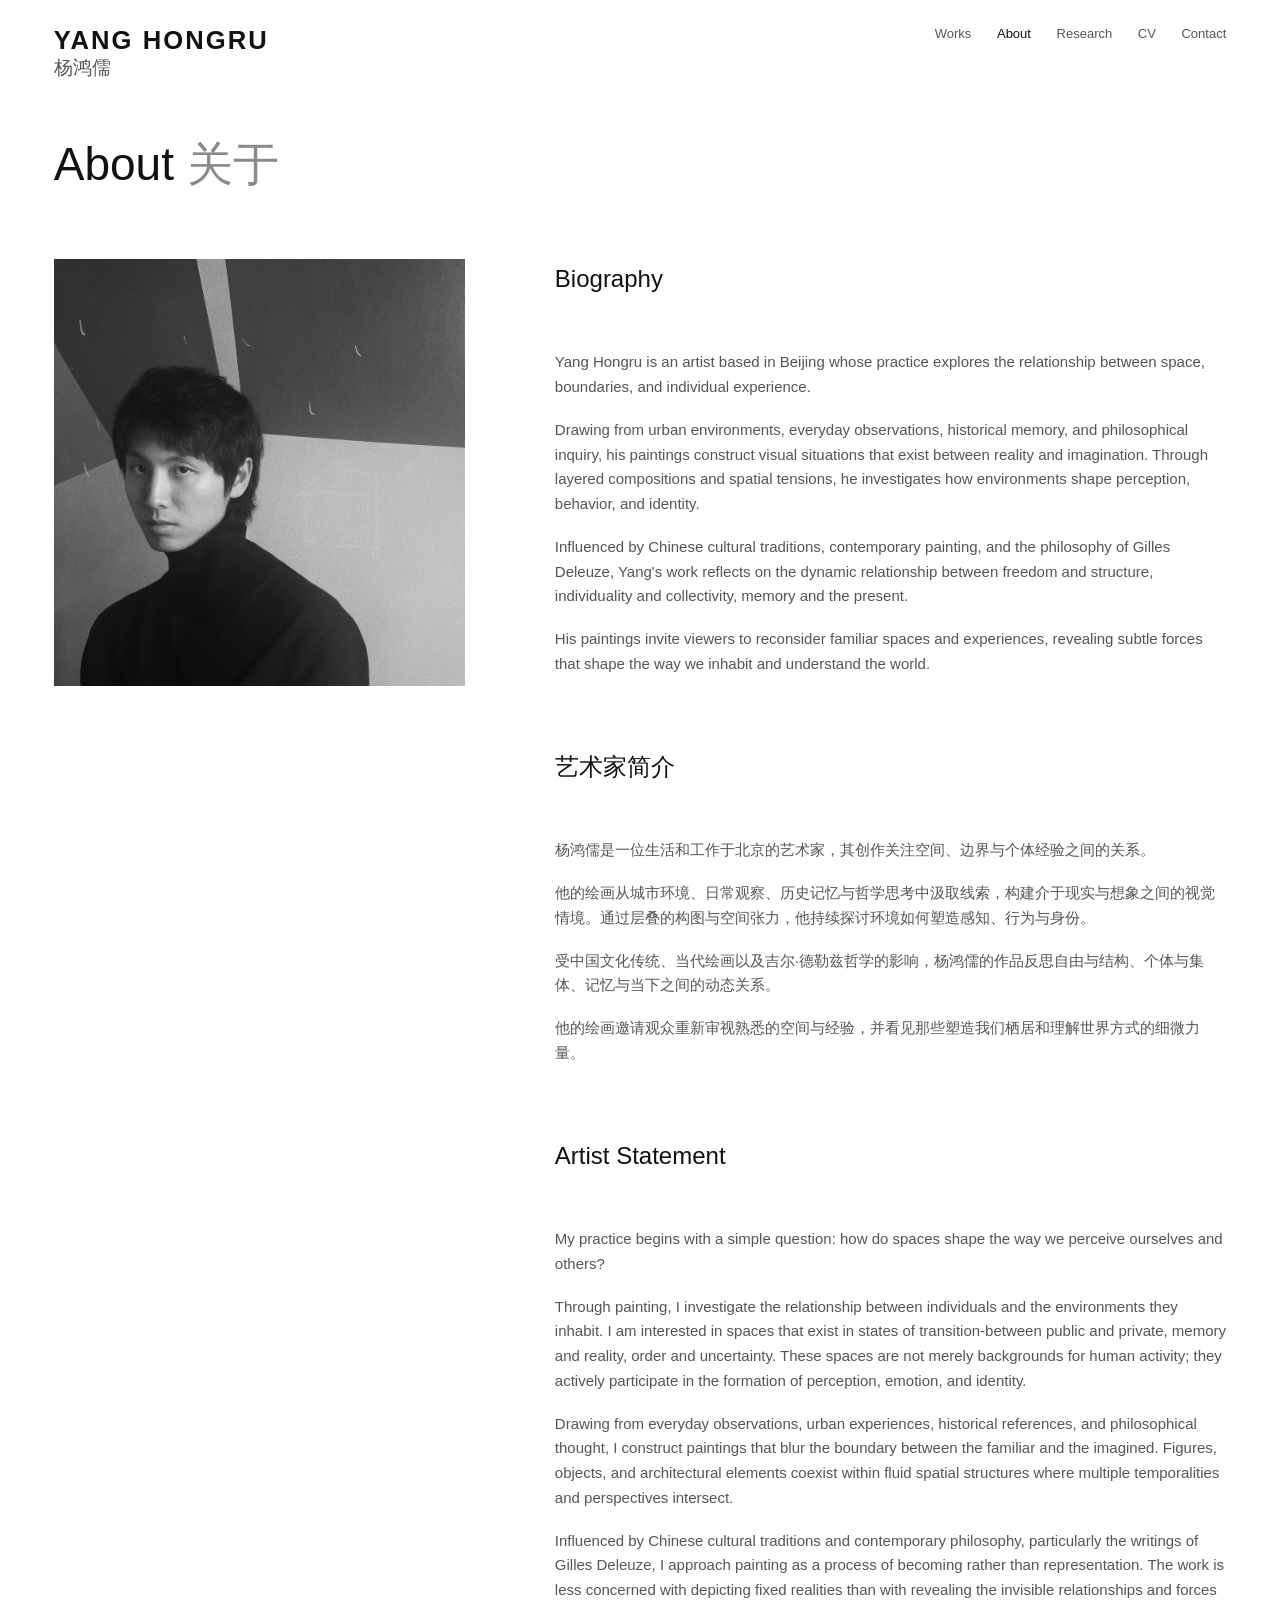
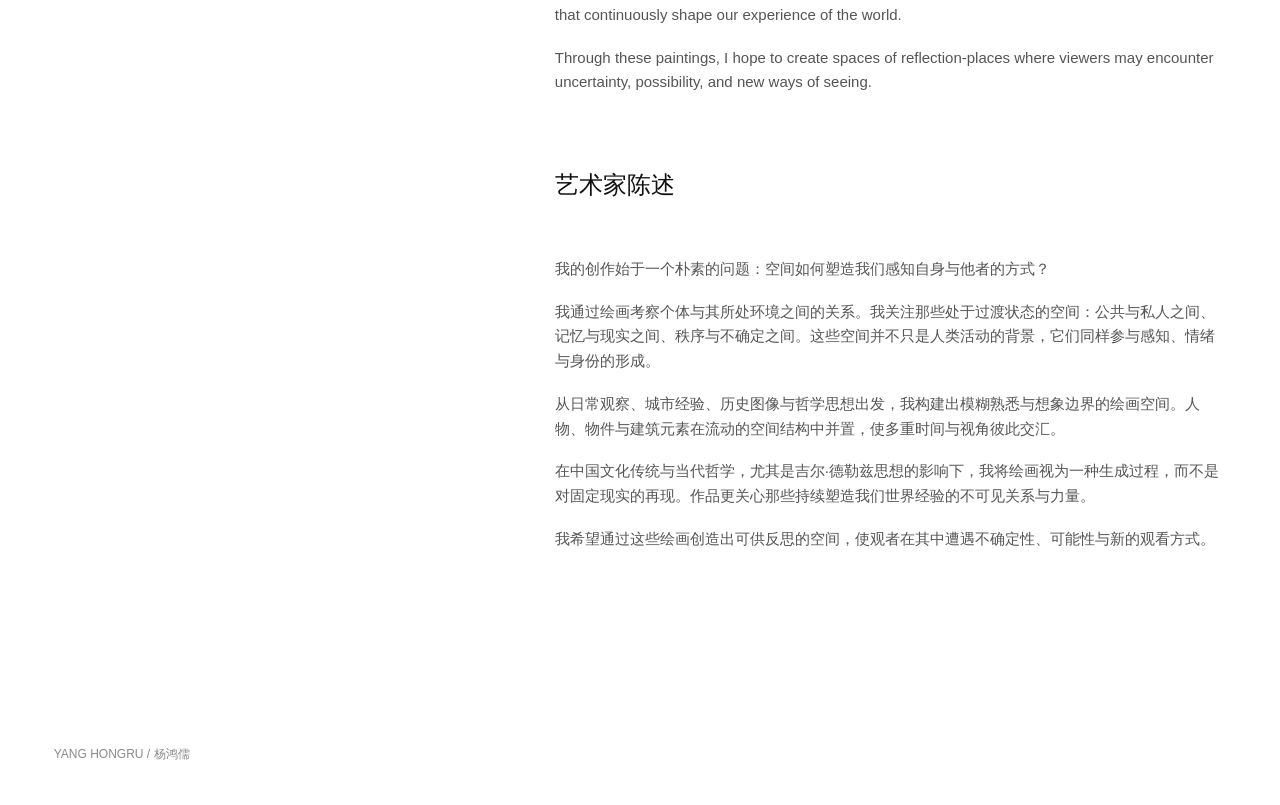
==== about.html @ ec74c7a9 "Prepare artist website for production" ====
<!doctype html>
<html lang="zh-CN">
  <head>
    <meta charset="utf-8">
    <meta name="viewport" content="width=device-width, initial-scale=1">
    <title>About | YANG HONGRU</title>
    <link rel="stylesheet" href="styles.css">
  </head>
  <body>
    <header class="site-header">
      <a class="brand" href="index.html"><span class="brand__en">YANG HONGRU</span><span class="brand__zh">杨鸿儒</span></a>
      <nav class="nav" aria-label="Primary navigation">
        <a href="works.html">Works</a>
        <a href="about.html">About</a>
        <a href="research.html">Research</a>
        <a href="cv.html">CV</a>
        <a href="contact.html">Contact</a>
      </nav>
    </header>

    <main class="page">
      <h1 class="page-title">About <span>关于</span></h1>
      <section class="about-grid">
        <img class="portrait" src="assets/portrait/个人形象照片.jpg" alt="Yang Hongru portrait">
        <div class="text-stack">
          <section class="text-block">
            <h2 class="section-title">Biography</h2>
            <p>Yang Hongru is an artist based in Beijing whose practice explores the relationship between space, boundaries, and individual experience.</p>
            <p>Drawing from urban environments, everyday observations, historical memory, and philosophical inquiry, his paintings construct visual situations that exist between reality and imagination. Through layered compositions and spatial tensions, he investigates how environments shape perception, behavior, and identity.</p>
            <p>Influenced by Chinese cultural traditions, contemporary painting, and the philosophy of Gilles Deleuze, Yang's work reflects on the dynamic relationship between freedom and structure, individuality and collectivity, memory and the present.</p>
            <p>His paintings invite viewers to reconsider familiar spaces and experiences, revealing subtle forces that shape the way we inhabit and understand the world.</p>
          </section>
          <section class="text-block text-block--zh">
            <h2 class="section-title">艺术家简介</h2>
            <p>杨鸿儒是一位生活和工作于北京的艺术家，其创作关注空间、边界与个体经验之间的关系。</p>
            <p>他的绘画从城市环境、日常观察、历史记忆与哲学思考中汲取线索，构建介于现实与想象之间的视觉情境。通过层叠的构图与空间张力，他持续探讨环境如何塑造感知、行为与身份。</p>
            <p>受中国文化传统、当代绘画以及吉尔·德勒兹哲学的影响，杨鸿儒的作品反思自由与结构、个体与集体、记忆与当下之间的动态关系。</p>
            <p>他的绘画邀请观众重新审视熟悉的空间与经验，并看见那些塑造我们栖居和理解世界方式的细微力量。</p>
          </section>
          <section class="text-block">
            <h2 class="section-title">Artist Statement</h2>
            <p>My practice begins with a simple question: how do spaces shape the way we perceive ourselves and others?</p>
            <p>Through painting, I investigate the relationship between individuals and the environments they inhabit. I am interested in spaces that exist in states of transition-between public and private, memory and reality, order and uncertainty. These spaces are not merely backgrounds for human activity; they actively participate in the formation of perception, emotion, and identity.</p>
            <p>Drawing from everyday observations, urban experiences, historical references, and philosophical thought, I construct paintings that blur the boundary between the familiar and the imagined. Figures, objects, and architectural elements coexist within fluid spatial structures where multiple temporalities and perspectives intersect.</p>
            <p>Influenced by Chinese cultural traditions and contemporary philosophy, particularly the writings of Gilles Deleuze, I approach painting as a process of becoming rather than representation. The work is less concerned with depicting fixed realities than with revealing the invisible relationships and forces that continuously shape our experience of the world.</p>
            <p>Through these paintings, I hope to create spaces of reflection-places where viewers may encounter uncertainty, possibility, and new ways of seeing.</p>
          </section>
          <section class="text-block text-block--zh">
            <h2 class="section-title">艺术家陈述</h2>
            <p>我的创作始于一个朴素的问题：空间如何塑造我们感知自身与他者的方式？</p>
            <p>我通过绘画考察个体与其所处环境之间的关系。我关注那些处于过渡状态的空间：公共与私人之间、记忆与现实之间、秩序与不确定之间。这些空间并不只是人类活动的背景，它们同样参与感知、情绪与身份的形成。</p>
            <p>从日常观察、城市经验、历史图像与哲学思想出发，我构建出模糊熟悉与想象边界的绘画空间。人物、物件与建筑元素在流动的空间结构中并置，使多重时间与视角彼此交汇。</p>
            <p>在中国文化传统与当代哲学，尤其是吉尔·德勒兹思想的影响下，我将绘画视为一种生成过程，而不是对固定现实的再现。作品更关心那些持续塑造我们世界经验的不可见关系与力量。</p>
            <p>我希望通过这些绘画创造出可供反思的空间，使观者在其中遭遇不确定性、可能性与新的观看方式。</p>
          </section>
        </div>
      </section>
    </main>

    <footer class="footer">YANG HONGRU / 杨鸿儒</footer>
    <script src="data.js"></script>
    <script src="main.js"></script>
  </body>
</html>
---- styles.css ----
:root {
  --bg: #fff;
  --text: #111;
  --secondary: #555;
  --muted: #8a8a8a;
  --line: #e5e5e5;
  --needs: #c98787;
  --margin: clamp(20px, 4.2vw, 72px);
  --section: clamp(88px, 12vw, 164px);
  --serif: "Times New Roman", Times, serif;
  --sans: "Helvetica Neue", Helvetica, Arial, "PingFang SC", "Noto Sans SC", sans-serif;
  --display: "Helvetica Neue", Helvetica, Arial, sans-serif;
}

* {
  box-sizing: border-box;
}

html {
  background: var(--bg);
  color: var(--text);
  font-family: var(--sans);
  scroll-behavior: smooth;
}

body {
  margin: 0;
  background: var(--bg);
  color: var(--text);
  font-size: 15px;
  line-height: 1.65;
}

a {
  color: inherit;
  text-decoration: none;
}

a:hover {
  text-decoration: underline;
  text-underline-offset: 4px;
}

img {
  display: block;
  max-width: 100%;
  height: auto;
}

.site-header {
  position: fixed;
  top: 0;
  left: 0;
  right: 0;
  z-index: 20;
  display: grid;
  grid-template-columns: 1fr auto;
  gap: 24px;
  align-items: start;
  padding: 26px var(--margin) 18px;
  background: rgba(255, 255, 255, 0.88);
  backdrop-filter: blur(12px);
}

.brand {
  display: inline-grid;
  gap: 2px;
  line-height: 1.15;
}

.brand__en {
  font-size: clamp(18px, 2vw, 26px);
  font-family: var(--display);
  font-weight: 600;
  letter-spacing: 0.08em;
}

.brand__zh {
  font-size: clamp(15px, 1.5vw, 20px);
  color: var(--secondary);
}

.nav {
  display: flex;
  gap: clamp(14px, 2vw, 28px);
  align-items: center;
  font-family: var(--display);
  font-size: 13px;
  font-weight: 500;
  line-height: 1.2;
}

.nav a {
  color: var(--secondary);
}

.nav a[aria-current="page"] {
  color: var(--text);
}

.page {
  min-height: 100vh;
  padding: 138px var(--margin) var(--section);
}

.page--home {
  padding-top: 0;
}

.page-title {
  margin: 0 0 68px;
  font-size: clamp(30px, 4vw, 46px);
  font-weight: 500;
  line-height: 1.15;
}

.page-title span,
.eyebrow,
.meta,
.caption {
  color: var(--muted);
}

.research-title {
  font-size: clamp(38px, 5.2vw, 74px);
  line-height: 1.02;
  font-weight: 650;
  letter-spacing: 0;
}

.research-title span {
  color: var(--muted);
  font-size: 0.76em;
  font-weight: 500;
}

.needs-content {
  color: var(--needs) !important;
}

.section-title {
  margin: 0 0 34px;
  font-size: clamp(18px, 2vw, 24px);
  font-weight: 400;
}

.section-title span {
  color: var(--muted);
}

.hero {
  min-height: 100vh;
  position: relative;
  display: grid;
  place-items: center;
  padding: 0;
  overflow: hidden;
  background: #fff;
}

.hero__image {
  width: 100%;
  height: 100vh;
  max-height: none;
  object-fit: contain;
  filter: contrast(1.03);
}

.hero__overlay {
  position: absolute;
  inset: 0;
  display: grid;
  align-content: center;
  justify-items: center;
  gap: clamp(14px, 2vw, 24px);
  padding: 112px var(--margin) 72px;
  color: #fff;
  text-align: center;
  font-family: var(--display);
  text-shadow: 0 1px 18px rgba(0, 0, 0, 0.32);
}

.hero__overlay span {
  font-size: clamp(12px, 1.35vw, 18px);
  font-weight: 600;
  letter-spacing: 0.28em;
}

.hero__overlay h1 {
  max-width: 1040px;
  margin: 0;
  font-size: clamp(28px, 4.6vw, 68px);
  line-height: 1.02;
  font-weight: 700;
  letter-spacing: 0.06em;
}

.hero__overlay p {
  max-width: 780px;
  margin: 0;
  font-size: clamp(20px, 3vw, 44px);
  line-height: 1.06;
  font-weight: 700;
  letter-spacing: 0.045em;
}

.featured {
  display: grid;
  gap: 32px;
  min-height: 100vh;
  padding: 42px var(--margin) 56px;
  align-content: center;
}

.featured-slider {
  position: relative;
  min-height: min(68vh, 720px);
}

.featured-slide {
  position: absolute;
  inset: 0;
  display: grid;
  grid-template-columns: minmax(0, 0.76fr) minmax(170px, 0.24fr);
  gap: clamp(24px, 5vw, 70px);
  align-items: end;
  opacity: 0;
  pointer-events: none;
  transition: opacity 1200ms ease;
}

.featured-slide.is-active {
  opacity: 1;
  pointer-events: auto;
}

.featured__image {
  width: 100%;
  height: min(68vh, 720px);
  object-fit: contain;
}

.featured-slide__meta {
  padding-bottom: clamp(10px, 4vh, 48px);
}

.work-meta {
  display: grid;
  gap: 4px;
  font-size: 13px;
}

.work-meta__title {
  color: var(--text);
}

.work-meta__detail {
  color: var(--muted);
}

.series-index,
.research-index {
  display: grid;
  grid-template-columns: repeat(4, minmax(0, 1fr));
  gap: 12px 30px;
  margin-bottom: 96px;
  padding-bottom: 34px;
  border-bottom: 1px solid var(--line);
}

.series-section {
  margin-bottom: var(--section);
  scroll-margin-top: 160px;
}

.series-heading {
  display: flex;
  justify-content: space-between;
  gap: 20px;
  margin-bottom: 38px;
  font-weight: 400;
}

.work-grid {
  display: grid;
  grid-template-columns: repeat(2, minmax(0, 1fr));
  gap: clamp(48px, 7vw, 98px) clamp(36px, 7vw, 92px);
}

.work-card img {
  width: 100%;
  max-height: 62vh;
  object-fit: contain;
  background: #fafafa;
}

.work-card .work-meta {
  margin-top: 14px;
}

.image-placeholder {
  display: grid;
  place-items: center;
  min-height: 260px;
  border: 1px solid var(--line);
  color: var(--muted);
  background: #fafafa;
}

.video-section {
  display: grid;
  gap: 52px;
}

.video-featured-grid,
.video-secondary-grid,
.video-minimal-list {
  display: grid;
  gap: clamp(34px, 5vw, 72px);
}

.video-featured-card {
  display: grid;
  grid-template-columns: minmax(0, 0.68fr) minmax(260px, 0.32fr);
  gap: clamp(34px, 6vw, 82px);
  align-items: end;
}

.video-featured-card__image,
.video-card__image {
  width: 100%;
  background: #fafafa;
  object-fit: cover;
}

.video-featured-card__image {
  aspect-ratio: 16 / 9;
}

.video-featured-card__meta {
  display: grid;
  gap: 18px;
}

.video-featured-card__meta p {
  margin: 0;
  color: var(--secondary);
}

.video-secondary-grid {
  grid-template-columns: repeat(3, minmax(0, 1fr));
}

.video-card {
  display: grid;
  gap: 14px;
}

.video-card__image {
  aspect-ratio: 16 / 9;
}

.video-minimal-list {
  border-top: 1px solid var(--line);
}

.video-minimal-row {
  display: grid;
  grid-template-columns: minmax(170px, 0.28fr) minmax(0, 1fr);
  gap: 24px;
  align-items: center;
  padding: 22px 0;
  border-bottom: 1px solid var(--line);
}

.video-minimal-row__media {
  width: 100%;
  aspect-ratio: 16 / 9;
  object-fit: cover;
  background: #f6f6f6;
}

.video-minimal-row div {
  display: grid;
  gap: 4px;
}

.video-minimal-row strong {
  font-weight: 400;
}

.video-minimal-row span {
  color: var(--muted);
}

.detail-layout {
  display: grid;
  gap: 44px;
}

.detail-layout--without-image {
  padding-top: clamp(20px, 5vw, 72px);
}

.detail-image {
  justify-self: center;
  max-height: 74vh;
  object-fit: contain;
}

.detail-info {
  max-width: 720px;
  display: grid;
  gap: 18px;
}

.definition-list {
  display: grid;
  grid-template-columns: 92px minmax(0, 1fr);
  gap: 5px 24px;
  margin: 0;
  font-size: 14px;
}

.definition-list dt {
  color: var(--muted);
}

.definition-list dd {
  margin: 0;
}

.prev-next {
  display: flex;
  justify-content: space-between;
  gap: 20px;
  margin-top: 54px;
  padding-top: 24px;
  border-top: 1px solid var(--line);
  color: var(--secondary);
}

.work-extra {
  display: grid;
  gap: 24px;
  margin-top: 54px;
}

.detail-gallery {
  display: grid;
  grid-template-columns: repeat(2, minmax(0, 1fr));
  gap: 28px;
}

.detail-gallery img,
.installation-gallery img {
  width: 100%;
  object-fit: contain;
  background: #fafafa;
}

.installation-gallery {
  display: grid;
  gap: 28px;
}

.video-detail {
  display: grid;
  gap: clamp(48px, 7vw, 92px);
}

.video-hero {
  display: grid;
  grid-template-columns: minmax(260px, 0.42fr) minmax(0, 0.58fr);
  gap: clamp(38px, 7vw, 92px);
  align-items: end;
}

.video-poster {
  width: 100%;
  max-height: 82vh;
  object-fit: contain;
}

.video-hero__text {
  display: grid;
  gap: 26px;
}

.video-wide-poster,
.video-detail-cover {
  width: 100%;
  max-height: 78vh;
  object-fit: contain;
  background: #fafafa;
}

.video-detail-grid {
  display: grid;
  grid-template-columns: minmax(0, 0.62fr) minmax(260px, 0.38fr);
  gap: clamp(34px, 6vw, 82px);
  align-items: end;
}

.video-stills {
  display: grid;
  gap: 24px;
}

.video-stills-grid {
  display: grid;
  grid-template-columns: repeat(2, minmax(0, 1fr));
  gap: 24px;
}

.video-stills-grid img {
  width: 100%;
  object-fit: cover;
  aspect-ratio: 16 / 9;
  background: #fafafa;
}

.video-player-block {
  display: grid;
  gap: 24px;
}

.video-player-block video {
  width: 100%;
  max-height: 82vh;
  background: #000;
}

.bilingual-text {
  display: grid;
  grid-template-columns: repeat(2, minmax(0, 1fr));
  gap: clamp(34px, 6vw, 82px);
  max-width: 1120px;
}

.bilingual-text p {
  margin: 0;
  color: var(--secondary);
}

.archive-link {
  margin: 0;
  color: var(--secondary);
}

.about-grid {
  display: grid;
  grid-template-columns: minmax(240px, 0.38fr) minmax(0, 0.62fr);
  gap: clamp(42px, 7vw, 96px);
  align-items: start;
}

.portrait {
  width: 100%;
  max-height: 680px;
  object-fit: cover;
}

.text-stack {
  display: grid;
  gap: 70px;
  max-width: 760px;
}

.text-block {
  display: grid;
  gap: 18px;
}

.text-block p {
  margin: 0;
  color: var(--secondary);
}

.research-index {
  grid-template-columns: repeat(2, minmax(0, 1fr));
}

.research-card {
  display: grid;
  grid-template-columns: minmax(0, 0.62fr) minmax(260px, 0.38fr);
  gap: clamp(34px, 6vw, 86px);
  align-items: end;
  padding: clamp(46px, 7vw, 94px) 0;
  border-top: 1px solid var(--line);
}

.research-card:last-child {
  border-bottom: 1px solid var(--line);
}

.research-card__image {
  width: 100%;
  max-height: 72vh;
  object-fit: cover;
  background: #fafafa;
}

.research-card__text {
  display: grid;
  gap: 14px;
}

.research-card__text span {
  color: var(--muted);
}

.research-card__text strong {
  font-family: var(--display);
  font-size: clamp(18px, 2vw, 26px) !important;
  font-weight: 600;
  line-height: 1.25;
}

.research-card__title-zh {
  font-family: var(--display);
  font-size: clamp(18px, 2vw, 26px) !important;
  font-weight: 500;
  line-height: 1.25;
  color: var(--muted);
}

.research-card__text p {
  margin: 0;
  color: var(--secondary);
}

.research-project {
  display: grid;
  gap: clamp(62px, 9vw, 132px);
}

.research-hero {
  display: grid;
  gap: 34px;
}

.research-hero > img {
  width: 100%;
  max-height: 82vh;
  object-fit: cover;
}

.research-hero__text {
  max-width: 900px;
}

.research-hero__text p {
  margin: 0;
  color: var(--secondary);
}

.research-artwork {
  width: min(100%, 1280px);
  justify-self: center;
  max-height: 86vh;
  object-fit: contain;
}

.research-two-column {
  display: grid;
  grid-template-columns: repeat(2, minmax(0, 1fr));
  gap: clamp(38px, 7vw, 96px);
}

.research-two-column div,
.research-commentary {
  display: grid;
  gap: 18px;
}

.research-two-column p,
.research-commentary p {
  margin: 0;
  color: var(--secondary);
}

.research-commentary {
  max-width: 920px;
  padding-left: clamp(0px, 12vw, 180px);
}

.research-references {
  display: grid;
  gap: 30px;
}

.research-reference-grid {
  display: grid;
  grid-template-columns: repeat(2, minmax(0, 1fr));
  gap: clamp(22px, 4vw, 54px);
  align-items: start;
}

.research-reference {
  margin: 0;
}

.research-reference img {
  width: 100%;
  object-fit: contain;
  background: #fafafa;
}

.research-reference--portrait img {
  max-height: 180px;
}

.research-reference--large {
  grid-column: 1 / -1;
}

.research-reference--with-note {
  display: grid;
  grid-template-columns: minmax(110px, 180px) minmax(0, 1fr);
  gap: clamp(18px, 3vw, 34px);
  align-items: start;
}

.research-reference--with-note img {
  width: 100%;
  max-height: 180px;
  justify-self: start;
}

.research-reference figcaption {
  margin-top: 12px;
  color: var(--muted);
  font-size: 12px;
}

.research-reference--with-note figcaption {
  margin-top: 0;
  display: grid;
  gap: 16px;
}

.research-reference figcaption span {
  display: block;
}

.research-reference figcaption em {
  display: block;
  color: var(--primary);
  font-style: normal;
  font-size: clamp(18px, 2.1vw, 26px);
  line-height: 1.65;
}

.research-reference figcaption small {
  display: block;
  color: var(--secondary);
  font-size: 13px;
  line-height: 1.7;
  max-width: 34em;
}

.research-details {
  max-width: 760px;
}

.archive-list {
  border-top: 1px solid var(--line);
}

.archive-row {
  display: grid;
  grid-template-columns: 1fr 140px 130px;
  gap: 28px;
  padding: 18px 0;
  border-bottom: 1px solid var(--line);
  color: var(--secondary);
}

.archive-row strong {
  color: var(--text);
  font-weight: 400;
}

.research-body {
  max-width: 760px;
  display: grid;
  gap: 28px;
}

.research-body p {
  margin: 0;
  color: var(--secondary);
}

.reference-list {
  margin: 34px 0 0;
  padding: 0;
  list-style: decimal-leading-zero inside;
  color: var(--secondary);
}

.cv {
  max-width: 960px;
}

.cv-section {
  display: grid;
  grid-template-columns: 180px minmax(0, 1fr);
  gap: 30px;
  padding: 34px 0;
  border-top: 1px solid var(--line);
}

.cv-section h2 {
  margin: 0;
  font-size: 16px;
  font-weight: 400;
}

.cv-entries {
  display: grid;
  gap: 12px;
}

.cv-entry {
  display: grid;
  grid-template-columns: 90px minmax(0, 1fr);
  gap: 28px;
  color: var(--secondary);
}

.contact-list {
  max-width: 720px;
  border-top: 1px solid var(--line);
}

.contact-row {
  display: grid;
  grid-template-columns: 150px minmax(0, 1fr);
  gap: 28px;
  padding: 22px 0;
  border-bottom: 1px solid var(--line);
}

.footer {
  padding: 40px var(--margin);
  color: var(--muted);
  font-size: 12px;
}

@media (max-width: 900px) {
  .site-header {
    grid-template-columns: 1fr;
    gap: 18px;
  }

  .home-page .site-header {
    position: static;
  }

  .home-page .page--home {
    padding-top: 0;
  }

  .nav {
    flex-wrap: wrap;
  }

  .page {
    padding-top: 168px;
  }

  .hero {
    min-height: auto;
    place-items: start;
  }

  .hero__image {
    height: 75vw;
  }

  .hero__overlay {
    padding: 0 var(--margin);
  }

  .about-grid,
  .cv-section {
    grid-template-columns: 1fr;
  }

  .featured {
    min-height: auto;
    padding-top: 34px;
    padding-bottom: 48px;
  }

  .featured-slider {
    min-height: 62vh;
  }

  .featured-slide {
    grid-template-columns: 1fr;
    align-content: end;
  }

  .featured__image {
    height: 52vh;
  }

  .featured-slide__meta {
    padding-bottom: 0;
  }

  .series-index,
  .research-index,
  .work-grid,
  .video-secondary-grid,
  .video-featured-card,
  .video-hero,
  .video-detail-grid,
  .bilingual-text,
  .detail-gallery,
  .research-card,
  .research-two-column,
  .research-reference-grid {
    grid-template-columns: 1fr;
  }

  .research-reference--with-note {
    grid-template-columns: 1fr;
  }

  .archive-row {
    grid-template-columns: 1fr;
    gap: 4px;
  }

  .video-minimal-row {
    grid-template-columns: 1fr;
  }
}

@media (max-width: 560px) {
  body {
    font-size: 14px;
  }

  .page-title {
    margin-bottom: 44px;
    font-size: 28px;
    line-height: 1.18;
  }

  .research-hero__text .page-title {
    font-size: 26px;
    line-height: 1.16;
  }

  .research-hero__text .page-title span {
    display: block;
    margin-top: 6px;
    font-size: 18px;
  }

  .research-hero__text .research-title {
    font-size: 34px;
    line-height: 1.04;
  }

  .research-hero__text .research-title span {
    display: block;
    margin-top: 8px;
    font-size: 21px;
    line-height: 1.18;
  }

  .site-header {
    padding-top: 20px;
  }

  .hero__image {
    width: 100%;
    height: 75vw;
  }

  .hero__overlay span {
    font-size: 11px;
    letter-spacing: 0.22em;
  }

  .hero__overlay h1 {
    font-size: 26px;
    line-height: 1.08;
    letter-spacing: 0.035em;
  }

  .hero__overlay p {
    font-size: 22px;
    line-height: 1.08;
    letter-spacing: 0.025em;
  }

  .featured {
    gap: 24px;
    padding-top: 28px;
  }

  .featured-slider {
    min-height: 58vh;
  }

  .featured__image {
    height: 48vh;
  }

  .definition-list,
  .cv-entry,
  .contact-row {
    grid-template-columns: 1fr;
    gap: 4px;
  }
}
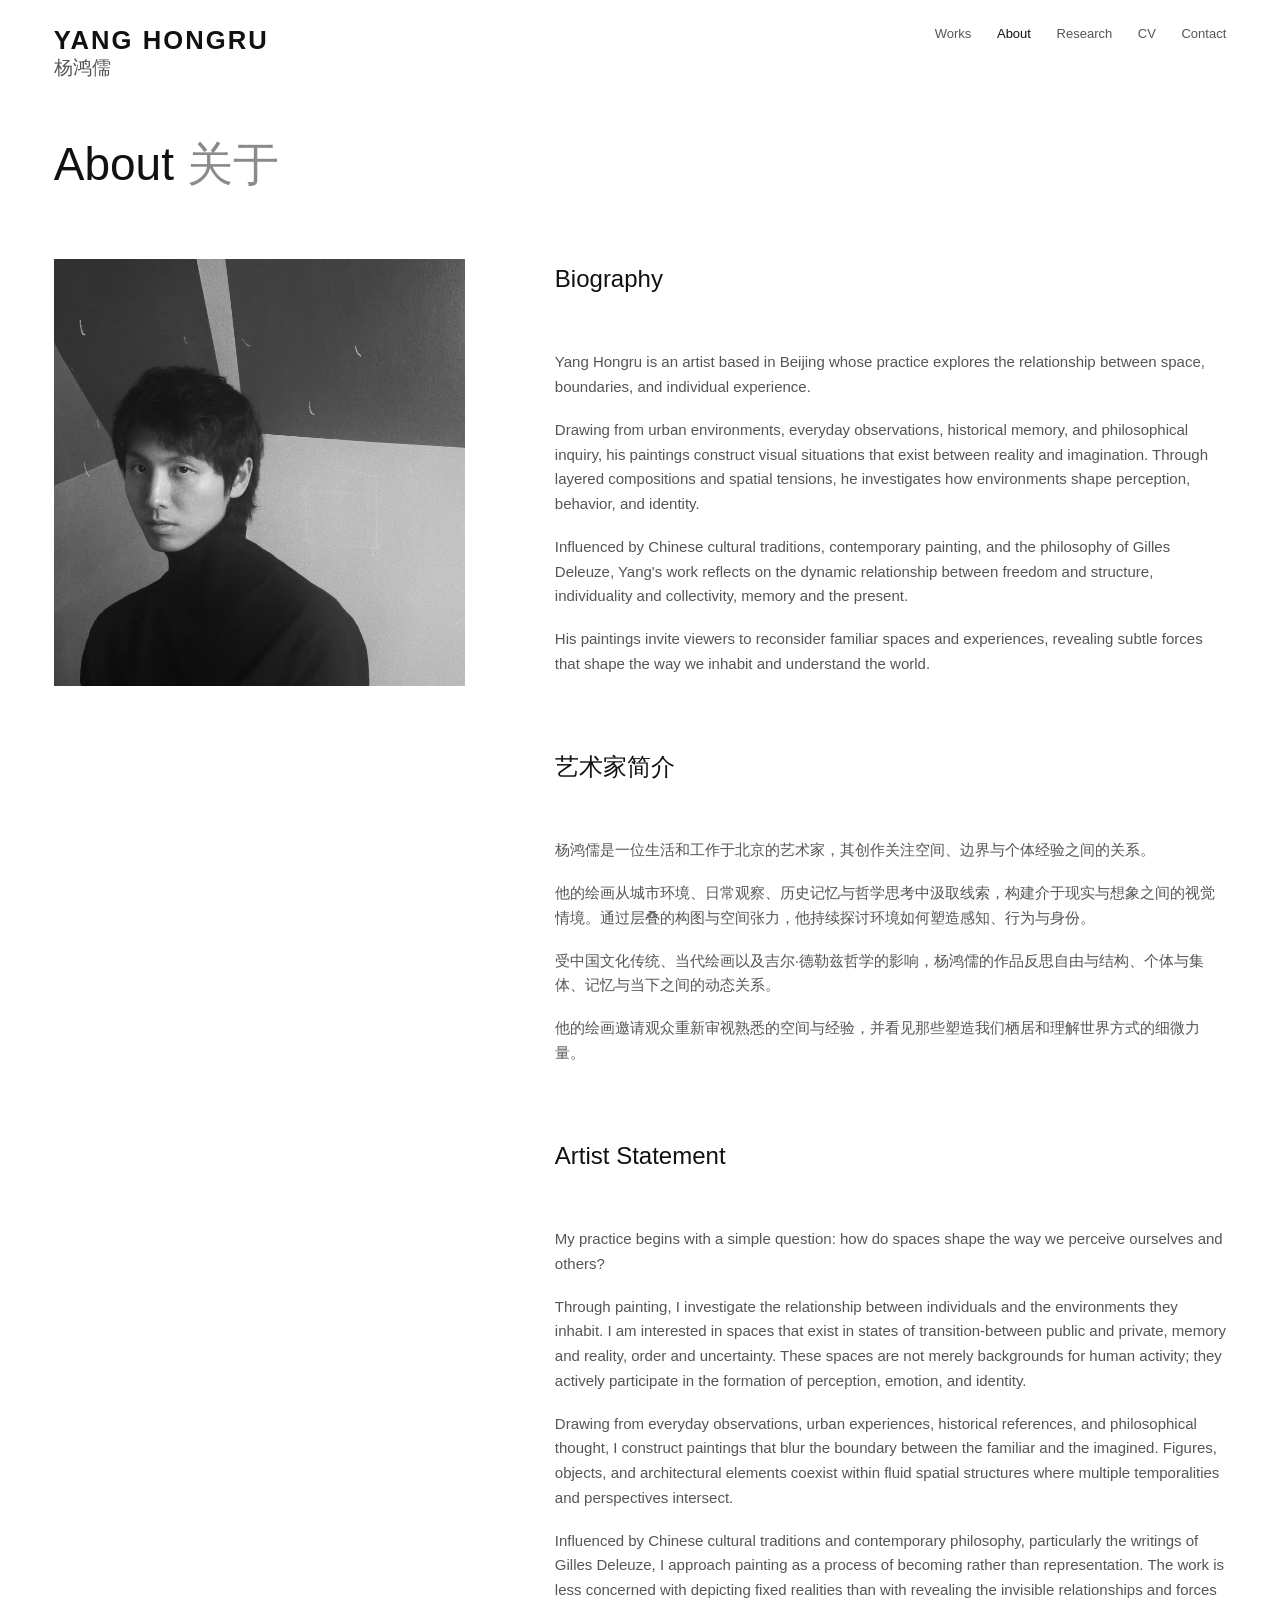
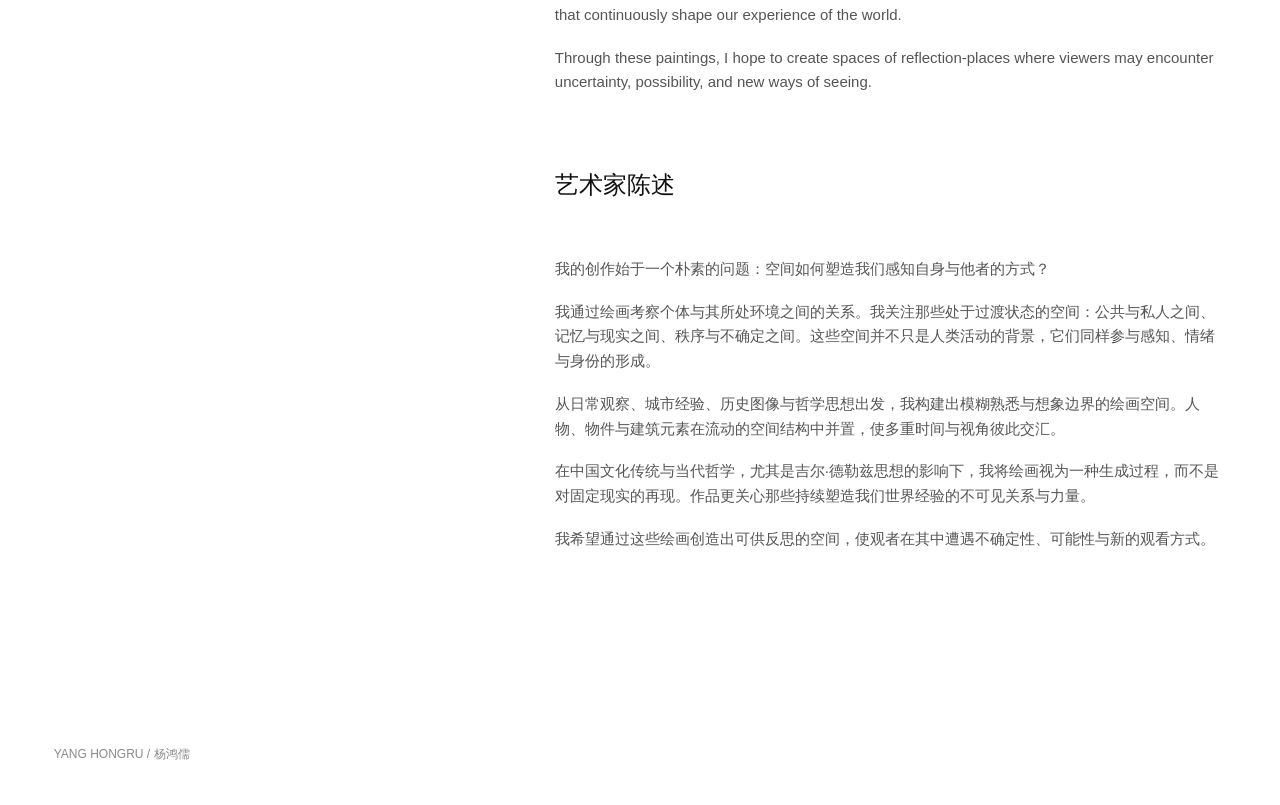
==== commit eccabd5c: "Optimize media delivery for production" ====
--- a/about.html
+++ b/about.html
@@ -21,7 +21,11 @@
     <main class="page">
       <h1 class="page-title">About <span>关于</span></h1>
       <section class="about-grid">
-        <img class="portrait" src="assets/portrait/个人形象照片.jpg" alt="Yang Hongru portrait">
+        <picture class="portrait optimized-picture">
+          <source srcset="assets/optimized/assets/portrait/个人形象照片-1600.avif" type="image/avif">
+          <source srcset="assets/optimized/assets/portrait/个人形象照片-1600.webp" type="image/webp">
+          <img class="portrait" src="assets/optimized/assets/portrait/个人形象照片-1600.webp" alt="Yang Hongru portrait" loading="lazy">
+        </picture>
         <div class="text-stack">
           <section class="text-block">
             <h2 class="section-title">Biography</h2>
@@ -59,6 +63,7 @@
 
     <footer class="footer">YANG HONGRU / 杨鸿儒</footer>
     <script src="data.js"></script>
+    <script src="optimized-images.js"></script>
     <script src="main.js"></script>
   </body>
 </html>
--- a/styles.css
+++ b/styles.css
@@ -47,6 +47,16 @@
   height: auto;
 }
 
+.optimized-picture {
+  display: block;
+}
+
+.optimized-picture > img {
+  width: 100%;
+  height: inherit;
+  max-height: inherit;
+}
+
 .site-header {
   position: fixed;
   top: 0;
@@ -453,7 +463,9 @@
 }
 
 .detail-gallery img,
-.installation-gallery img {
+.detail-gallery picture,
+.installation-gallery img,
+.installation-gallery picture {
   width: 100%;
   object-fit: contain;
   background: #fafafa;
@@ -513,7 +525,8 @@
   gap: 24px;
 }
 
-.video-stills-grid img {
+.video-stills-grid img,
+.video-stills-grid picture {
   width: 100%;
   object-fit: cover;
   aspect-ratio: 16 / 9;
@@ -640,7 +653,8 @@
   gap: 34px;
 }
 
-.research-hero > img {
+.research-hero > img,
+.research-hero > picture {
   width: 100%;
   max-height: 82vh;
   object-fit: cover;
@@ -701,13 +715,15 @@
   margin: 0;
 }
 
-.research-reference img {
+.research-reference img,
+.research-reference picture {
   width: 100%;
   object-fit: contain;
   background: #fafafa;
 }
 
-.research-reference--portrait img {
+.research-reference--portrait img,
+.research-reference--portrait picture {
   max-height: 180px;
 }
 
@@ -722,7 +738,8 @@
   align-items: start;
 }
 
-.research-reference--with-note img {
+.research-reference--with-note img,
+.research-reference--with-note picture {
   width: 100%;
   max-height: 180px;
   justify-self: start;
